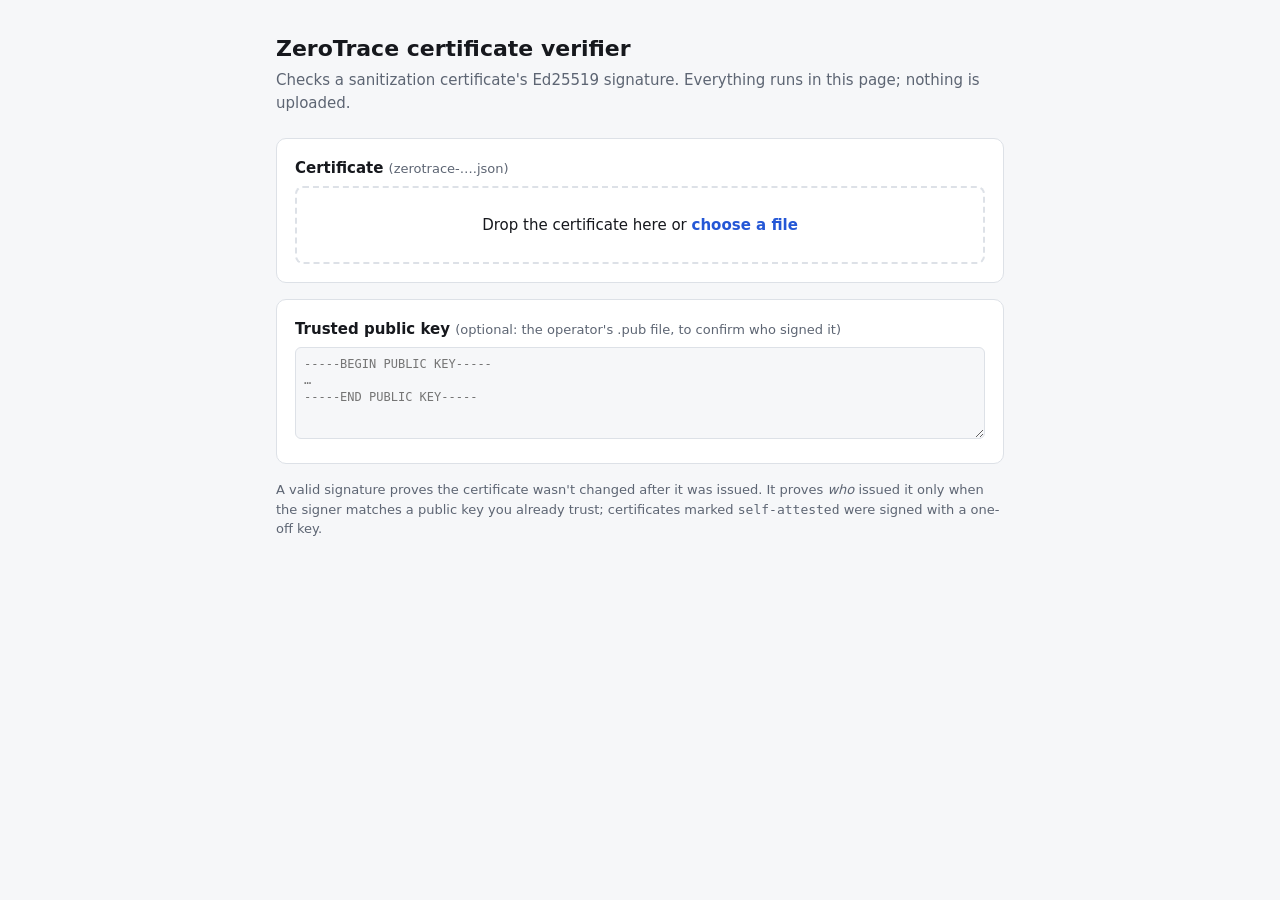
==== verifier/index.html @ 6269794f "Web verifier, live ISO config, CI verifier/ is a static page that checks a certificate in the browse" ====
<!doctype html>
<html lang="en">
<head>
<meta charset="utf-8">
<meta name="viewport" content="width=device-width, initial-scale=1">
<title>ZeroTrace Verifier</title>
<meta name="description" content="Check a ZeroTrace sanitization certificate's signature locally in your browser.">
<style>
  :root {
    --bg: #f6f7f9; --panel: #ffffff; --text: #16181d; --muted: #5d6573; --line: #dde1e7;
    --accent: #2457d6; --ok: #137a3f; --ok-bg: #e7f5ec; --warn: #8a5a00; --warn-bg: #fdf3dc;
    --bad: #b42318; --bad-bg: #fdecea;
  }
  @media (prefers-color-scheme: dark) {
    :root {
      --bg: #0f1115; --panel: #171a21; --text: #e7e9ee; --muted: #9aa3b2; --line: #2a2f3a;
      --accent: #7aa2ff; --ok: #5fd28c; --ok-bg: #12291c; --warn: #f2c25b; --warn-bg: #2d2412;
      --bad: #ff7b6e; --bad-bg: #2f1513;
    }
  }
  * { box-sizing: border-box; }
  body { margin: 0; background: var(--bg); color: var(--text);
         font: 15px/1.5 system-ui, -apple-system, "Segoe UI", Roboto, sans-serif; }
  main { max-width: 760px; margin: 0 auto; padding: 32px 16px 64px; }
  h1 { font-size: 22px; margin: 0 0 4px; }
  .lede { color: var(--muted); margin: 0 0 24px; }
  .panel { background: var(--panel); border: 1px solid var(--line); border-radius: 10px; padding: 18px; margin-bottom: 16px; }
  label { display: block; font-weight: 600; margin-bottom: 6px; }
  .hint { color: var(--muted); font-size: 13px; font-weight: 400; }
  .drop { border: 2px dashed var(--line); border-radius: 8px; padding: 26px; text-align: center; cursor: pointer; }
  .drop.over { border-color: var(--accent); }
  .drop strong { color: var(--accent); }
  input[type=file] { display: none; }
  textarea { width: 100%; min-height: 92px; font: 12px/1.4 ui-monospace, Consolas, monospace; padding: 8px;
             border: 1px solid var(--line); border-radius: 6px; background: var(--bg); color: var(--text); }
  .status { border-radius: 8px; padding: 12px 14px; font-weight: 600; margin-bottom: 14px; }
  .status.ok { background: var(--ok-bg); color: var(--ok); }
  .status.warn { background: var(--warn-bg); color: var(--warn); }
  .status.bad { background: var(--bad-bg); color: var(--bad); }
  .status small { display: block; font-weight: 400; margin-top: 2px; }
  dl { display: grid; grid-template-columns: max-content 1fr; gap: 6px 16px; margin: 0; }
  dt { color: var(--muted); }
  dd { margin: 0; overflow-wrap: anywhere; }
  code { font-family: ui-monospace, Consolas, monospace; font-size: 13px; }
  footer { color: var(--muted); font-size: 13px; }
  @media (max-width: 520px) { dl { grid-template-columns: 1fr; } dt { margin-top: 6px; } }
</style>
</head>
<body>
<main>
  <h1>ZeroTrace certificate verifier</h1>
  <p class="lede">Checks a sanitization certificate's Ed25519 signature. Everything runs in this page; nothing is uploaded.</p>

  <div class="panel">
    <label for="cert-file">Certificate <span class="hint">(zerotrace-….json)</span></label>
    <div class="drop" id="drop" tabindex="0" role="button">Drop the certificate here or <strong>choose a file</strong></div>
    <input type="file" id="cert-file" accept=".json,application/json">
  </div>

  <div class="panel">
    <label for="trusted">Trusted public key <span class="hint">(optional: the operator's .pub file, to confirm who signed it)</span></label>
    <textarea id="trusted" placeholder="-----BEGIN PUBLIC KEY-----&#10;…&#10;-----END PUBLIC KEY-----"></textarea>
  </div>

  <div class="panel" id="result" hidden></div>

  <footer>
    A valid signature proves the certificate wasn't changed after it was issued. It proves <em>who</em> issued it only
    when the signer matches a public key you already trust; certificates marked <code>self-attested</code> were signed
    with a one-off key.
  </footer>
</main>

<script src="zt-verify.js"></script>
<script>
  "use strict";
  const $ = (id) => document.getElementById(id);
  let lastCert = null;

  function esc(s) {
    return String(s ?? "").replace(/[&<>"']/g, (c) => ({ "&": "&amp;", "<": "&lt;", ">": "&gt;", '"': "&quot;", "'": "&#39;" }[c]));
  }

  function row(label, value) {
    return value === undefined || value === "" ? "" : `<dt>${esc(label)}</dt><dd>${esc(value)}</dd>`;
  }

  function size(bytes) {
    if (typeof bytes !== "number") return "";
    const u = ["B", "KiB", "MiB", "GiB", "TiB", "PiB"];
    let v = bytes, i = 0;
    while (v >= 1024 && i < u.length - 1) { v /= 1024; i++; }
    return `${i ? v.toFixed(1) : v} ${u[i]}`;
  }

  async function render() {
    if (!lastCert) return;
    const box = $("result");
    box.hidden = false;

    let trusted = null, keyError = "";
    const pem = $("trusted").value.trim();
    if (pem) {
      try { trusted = ZTVerify.parsePublicKeyPem(pem); } catch (e) { keyError = e.message; }
    }

    const r = await ZTVerify.verifyCertificate(lastCert, trusted);
    const c = lastCert;
    let status;
    if (!r.valid) {
      status = `<div class="status bad">Invalid certificate<small>${esc(r.error)}</small></div>`;
    } else if (keyError) {
      status = `<div class="status warn">Signature valid, but the trusted key couldn't be read<small>${esc(keyError)}</small></div>`;
    } else if (trusted && !r.trusted) {
      status = `<div class="status bad">Signature valid, but NOT signed by the trusted key<small>Signer key ${esc(r.keyId)}</small></div>`;
    } else if (c.result !== "sanitized") {
      status = `<div class="status bad">Authentic certificate of a FAILED erase<small>${esc(c.sanitization?.error || "verification did not pass")}</small></div>`;
    } else if (r.trusted) {
      status = `<div class="status ok">Authentic, signed by the trusted key<small>Key ${esc(r.keyId)}</small></div>`;
    } else {
      status = `<div class="status warn">Signature valid; signer not checked<small>Key ${esc(r.keyId)} (${esc(r.attestation)}). Add the operator's public key above to confirm who signed it.</small></div>`;
    }

    if (!r.valid) { box.innerHTML = status; return; }
    const d = c.device || {}, s = c.sanitization || {}, v = c.verification || {}, o = c.operator || {};
    box.innerHTML = status + `<dl>
      ${row("Result", c.result)}
      ${row("Device", [d.model, size(d.capacity_bytes)].filter(Boolean).join(", "))}
      ${row("Serial", d.serial)}
      ${row("Bus / media", [d.bus, d.media].filter(Boolean).join(" / "))}
      ${row("Method", `${s.method_name || s.method} (NIST ${s.nist_level})`)}
      ${row("Pattern", s.pattern)}
      ${row("Erased", s.started_at && `${s.started_at} → ${s.finished_at}`)}
      ${row("Verification", `${v.passed ? "passed" : "FAILED"}: ${v.samples} samples, ${size(v.bytes_checked)} read back, ${v.mismatches} mismatches`)}
      ${row("Operator", [o.name, o.organization].filter(Boolean).join(", "))}
      ${row("Issued", c.issued_at)}
      ${row("Certificate ID", c.certificate_id)}
      ${row("Tool", c.tool && `${c.tool.name} ${c.tool.version}`)}
    </dl>`;
  }

  async function load(file) {
    try {
      lastCert = JSON.parse(await file.text());
    } catch {
      lastCert = null;
      $("result").hidden = false;
      $("result").innerHTML = `<div class="status bad">Not a JSON file</div>`;
      return;
    }
    render();
  }

  const drop = $("drop");
  drop.addEventListener("click", () => $("cert-file").click());
  drop.addEventListener("keydown", (e) => { if (e.key === "Enter" || e.key === " ") { e.preventDefault(); $("cert-file").click(); } });
  drop.addEventListener("dragover", (e) => { e.preventDefault(); drop.classList.add("over"); });
  drop.addEventListener("dragleave", () => drop.classList.remove("over"));
  drop.addEventListener("drop", (e) => { e.preventDefault(); drop.classList.remove("over"); if (e.dataTransfer.files[0]) load(e.dataTransfer.files[0]); });
  $("cert-file").addEventListener("change", (e) => { if (e.target.files[0]) load(e.target.files[0]); });
  $("trusted").addEventListener("input", render);

  if (!globalThis.crypto?.subtle) {
    $("result").hidden = false;
    $("result").innerHTML = `<div class="status bad">This browser has no Web Crypto here. Open the page over https or from a local file in a current browser.</div>`;
  }
</script>
</body>
</html>
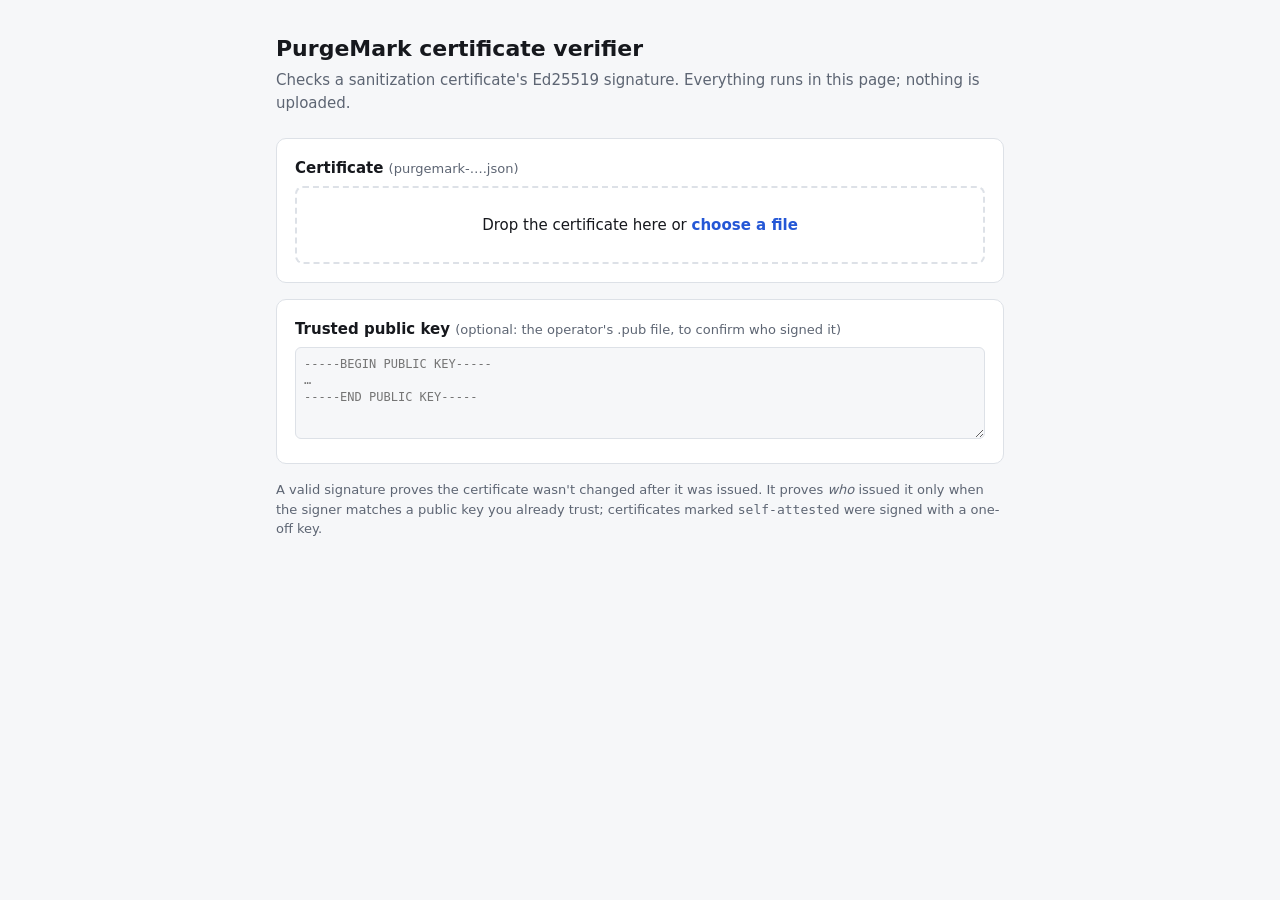
==== commit 192b6428: "Rename the project to PurgeMark ZeroTrace is a crowded name on GitHub. The CLI is now pmark and the " ====
--- a/verifier/index.html
+++ b/verifier/index.html
@@ -3,8 +3,8 @@
 <head>
 <meta charset="utf-8">
 <meta name="viewport" content="width=device-width, initial-scale=1">
-<title>ZeroTrace Verifier</title>
-<meta name="description" content="Check a ZeroTrace sanitization certificate's signature locally in your browser.">
+<title>PurgeMark Verifier</title>
+<meta name="description" content="Check a PurgeMark sanitization certificate's signature locally in your browser.">
 <style>
   :root {
     --bg: #f6f7f9; --panel: #ffffff; --text: #16181d; --muted: #5d6573; --line: #dde1e7;
@@ -48,11 +48,11 @@
 </head>
 <body>
 <main>
-  <h1>ZeroTrace certificate verifier</h1>
+  <h1>PurgeMark certificate verifier</h1>
   <p class="lede">Checks a sanitization certificate's Ed25519 signature. Everything runs in this page; nothing is uploaded.</p>
 
   <div class="panel">
-    <label for="cert-file">Certificate <span class="hint">(zerotrace-….json)</span></label>
+    <label for="cert-file">Certificate <span class="hint">(purgemark-….json)</span></label>
     <div class="drop" id="drop" tabindex="0" role="button">Drop the certificate here or <strong>choose a file</strong></div>
     <input type="file" id="cert-file" accept=".json,application/json">
   </div>
@@ -71,7 +71,7 @@
   </footer>
 </main>
 
-<script src="zt-verify.js"></script>
+<script src="pm-verify.js"></script>
 <script>
   "use strict";
   const $ = (id) => document.getElementById(id);
@@ -101,10 +101,10 @@
     let trusted = null, keyError = "";
     const pem = $("trusted").value.trim();
     if (pem) {
-      try { trusted = ZTVerify.parsePublicKeyPem(pem); } catch (e) { keyError = e.message; }
+      try { trusted = PMVerify.parsePublicKeyPem(pem); } catch (e) { keyError = e.message; }
     }
 
-    const r = await ZTVerify.verifyCertificate(lastCert, trusted);
+    const r = await PMVerify.verifyCertificate(lastCert, trusted);
     const c = lastCert;
     let status;
     if (!r.valid) {
